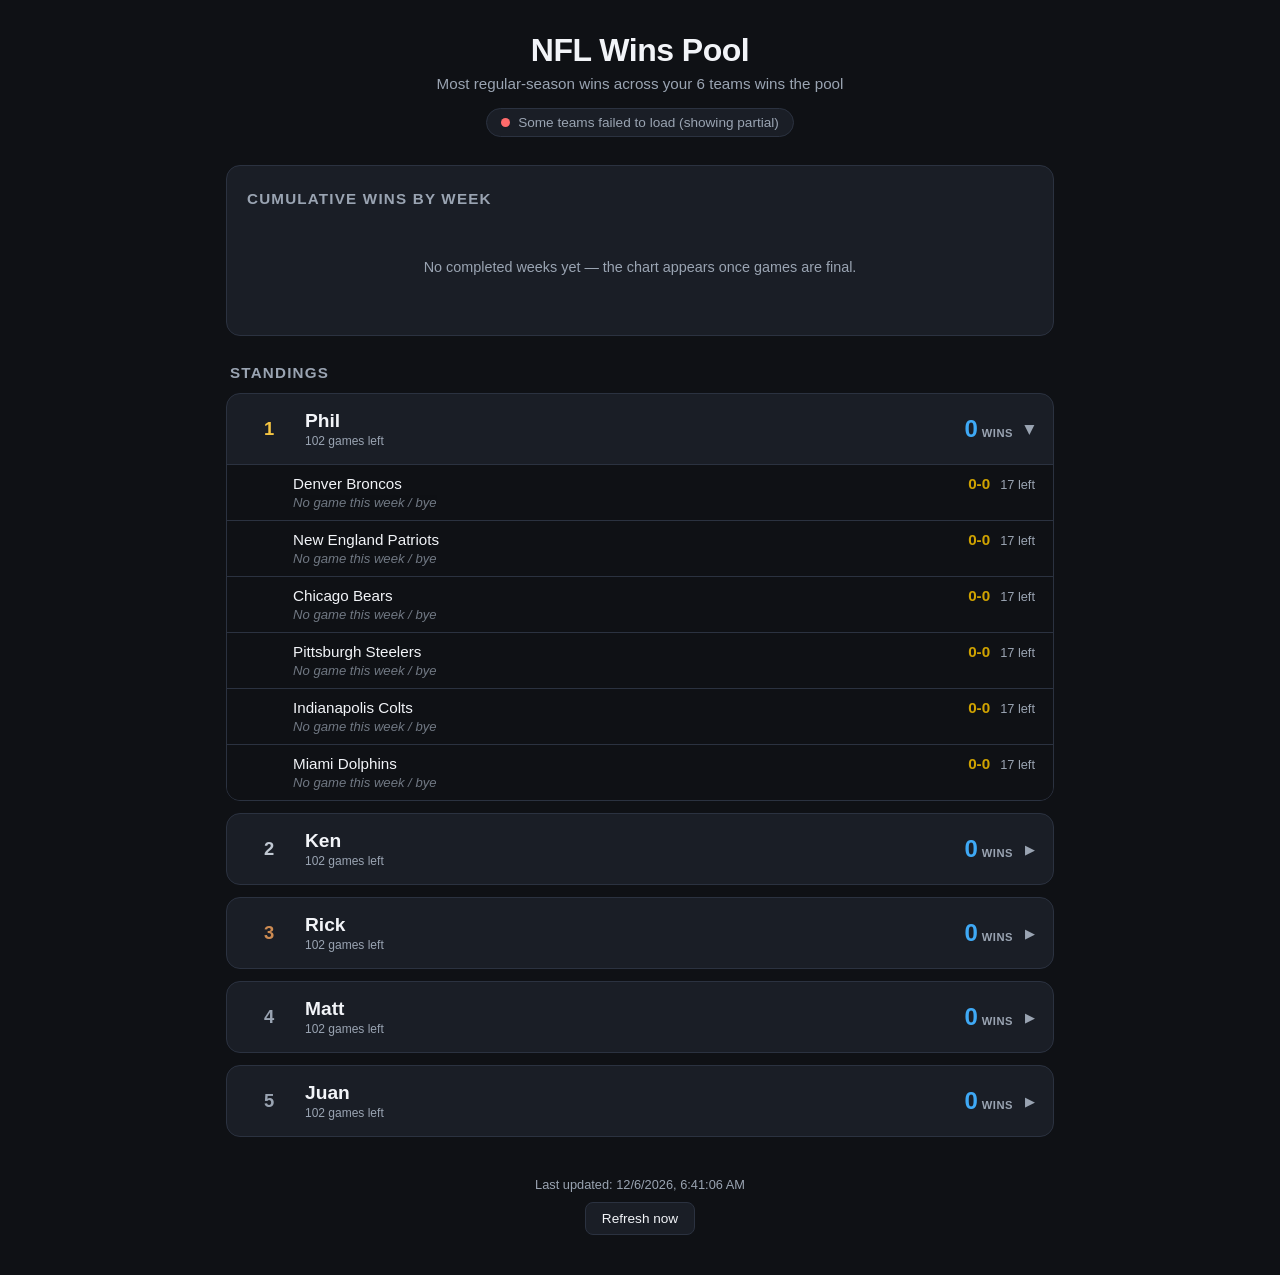
==== index.html @ 43eef157 "Initial commit: NFL wins pool standings page Live standings, games remaining, current-week matchups," ====
<!DOCTYPE html>
<html lang="en">
<head>
  <meta charset="UTF-8" />
  <meta name="viewport" content="width=device-width, initial-scale=1.0" />
  <title>NFL Wins Pool – Standings</title>
  <link rel="stylesheet" href="styles.css" />
</head>
<body>
  <header class="page-header">
    <h1>NFL Wins Pool</h1>
    <p class="subtitle">Most regular-season wins across your 6 teams wins the pool</p>
    <div class="status" id="status">
      <span class="dot" id="statusDot"></span>
      <span id="statusText">Loading…</span>
    </div>
  </header>

  <main>
    <section class="chart-section">
      <h2 class="section-title">Cumulative wins by week</h2>
      <div id="chart" class="chart"></div>
    </section>

    <h2 class="section-title standings-title">Standings</h2>
    <div id="standings" class="standings"></div>
  </main>

  <footer class="page-footer">
    <span id="updated">—</span>
    <button id="refreshBtn" type="button">Refresh now</button>
  </footer>

  <script src="app.js"></script>
</body>
</html>
---- styles.css ----
:root {
  --bg: #0f1115;
  --card: #1a1e26;
  --card-alt: #222834;
  --text: #f2f4f8;
  --muted: #9aa4b2;
  --accent: #3fa9f5;
  --gold: #f5c542;
  --silver: #c0c8d2;
  --bronze: #cd8b52;
  --win: #3ddc84;
  --loss: #ff6b6b;
  --tie: #d0a300;
  --border: #2b3240;
}

* { box-sizing: border-box; }

body {
  margin: 0;
  font-family: -apple-system, BlinkMacSystemFont, "Segoe UI", Roboto, Helvetica, Arial, sans-serif;
  background: var(--bg);
  color: var(--text);
  -webkit-font-smoothing: antialiased;
}

.page-header {
  text-align: center;
  padding: 32px 16px 12px;
}

.page-header h1 {
  margin: 0;
  font-size: 2rem;
  letter-spacing: -0.5px;
}

.subtitle {
  color: var(--muted);
  margin: 6px 0 16px;
  font-size: 0.95rem;
}

.status {
  display: inline-flex;
  align-items: center;
  gap: 8px;
  font-size: 0.85rem;
  color: var(--muted);
  background: var(--card);
  padding: 6px 14px;
  border-radius: 999px;
  border: 1px solid var(--border);
}

.dot {
  width: 9px;
  height: 9px;
  border-radius: 50%;
  background: var(--muted);
}
.dot.live { background: var(--win); box-shadow: 0 0 8px var(--win); }
.dot.error { background: var(--loss); }
.dot.loading { background: var(--tie); animation: pulse 1s infinite; }

@keyframes pulse { 50% { opacity: 0.3; } }

main {
  max-width: 860px;
  margin: 0 auto;
  padding: 16px;
}

.standings {
  display: flex;
  flex-direction: column;
  gap: 12px;
}

.week-note {
  text-align: center;
  font-size: 0.78rem;
  color: var(--muted);
  text-transform: uppercase;
  letter-spacing: 1px;
  margin-bottom: 2px;
}

/* ---------- Chart ---------- */
.section-title {
  font-size: 0.95rem;
  text-transform: uppercase;
  letter-spacing: 1.2px;
  color: var(--muted);
  margin: 8px 4px 12px;
  font-weight: 600;
}
.standings-title { margin-top: 28px; }

.chart-section {
  background: var(--card);
  border: 1px solid var(--border);
  border-radius: 14px;
  padding: 16px 16px 20px;
  margin-bottom: 8px;
}

.chart-wrap {
  position: relative;
  width: 100%;
}

.chart-svg {
  width: 100%;
  height: auto;
  display: block;
  overflow: visible;
}

.axis-label {
  fill: var(--muted);
  font-size: 11px;
  font-family: inherit;
}

.chart-empty {
  color: var(--muted);
  font-size: 0.9rem;
  text-align: center;
  padding: 40px 20px;
}

.chart-legend {
  display: flex;
  flex-wrap: wrap;
  gap: 8px 18px;
  justify-content: center;
  margin-top: 16px;
}

.legend-item {
  display: inline-flex;
  align-items: center;
  gap: 7px;
  font-size: 0.85rem;
  color: var(--text);
}
.legend-swatch {
  width: 14px;
  height: 14px;
  border-radius: 4px;
  display: inline-block;
}

/* Tooltips over the chart */
.chart-tooltips {
  position: absolute;
  inset: 0;
  pointer-events: none;
}
.tt-col {
  position: absolute;
  top: 0;
  bottom: 0;
  width: 0;
  opacity: 0;
  transition: opacity 0.12s ease;
}
.tt-col.show { opacity: 1; }
.tt-box {
  position: absolute;
  top: 8px;
  left: 8px;
  background: rgba(15, 17, 21, 0.96);
  border: 1px solid var(--border);
  border-radius: 10px;
  padding: 8px 10px;
  min-width: 120px;
  box-shadow: 0 6px 24px rgba(0, 0, 0, 0.5);
  transform: translateX(-50%);
  white-space: nowrap;
}
.tt-title {
  font-size: 0.72rem;
  text-transform: uppercase;
  letter-spacing: 0.6px;
  color: var(--muted);
  margin-bottom: 5px;
}
.tt-row {
  display: flex;
  align-items: center;
  gap: 7px;
  font-size: 0.82rem;
  line-height: 1.5;
}
.tt-swatch {
  width: 9px;
  height: 9px;
  border-radius: 2px;
  flex: 0 0 auto;
}
.tt-name { flex: 1; }
.tt-val {
  font-weight: 700;
  font-variant-numeric: tabular-nums;
  padding-left: 8px;
}
rect.hit { cursor: crosshair; }

.card {
  background: var(--card);
  border: 1px solid var(--border);
  border-radius: 14px;
  overflow: hidden;
}

.row {
  display: grid;
  grid-template-columns: 48px 1fr auto auto;
  align-items: center;
  gap: 12px;
  padding: 16px 18px;
  cursor: pointer;
  user-select: none;
}

.row:hover { background: var(--card-alt); }

.rank {
  font-size: 1.15rem;
  font-weight: 700;
  color: var(--muted);
  text-align: center;
}
.rank.r1 { color: var(--gold); }
.rank.r2 { color: var(--silver); }
.rank.r3 { color: var(--bronze); }

.owner {
  display: flex;
  flex-direction: column;
  gap: 2px;
}
.owner-name {
  font-size: 1.2rem;
  font-weight: 600;
}
.owner-remaining {
  font-size: 0.75rem;
  color: var(--muted);
  font-weight: 500;
}

.wins {
  font-size: 1.5rem;
  font-weight: 800;
  color: var(--accent);
  font-variant-numeric: tabular-nums;
}
.wins .lbl {
  font-size: 0.7rem;
  font-weight: 600;
  color: var(--muted);
  text-transform: uppercase;
  letter-spacing: 0.5px;
  margin-left: 4px;
}

.chevron {
  color: var(--muted);
  transition: transform 0.2s ease;
  font-size: 0.8rem;
}
.card.open .chevron { transform: rotate(90deg); }

.teams {
  display: none;
  border-top: 1px solid var(--border);
  background: var(--bg);
}
.card.open .teams { display: block; }

.team {
  display: block;
  padding: 10px 18px 10px 66px;
  font-size: 0.95rem;
  border-bottom: 1px solid var(--border);
}
.team:last-child { border-bottom: none; }

.team-main {
  display: flex;
  justify-content: space-between;
  align-items: baseline;
  gap: 12px;
}

.team-name { color: var(--text); }

.team-stats {
  display: flex;
  gap: 10px;
  align-items: baseline;
}

.rec {
  font-variant-numeric: tabular-nums;
  font-weight: 600;
}
.rec.winning { color: var(--win); }
.rec.losing { color: var(--loss); }
.rec.even { color: var(--tie); }

.t-remaining {
  color: var(--muted);
  font-variant-numeric: tabular-nums;
  font-size: 0.8rem;
}

.team-sub {
  margin-top: 3px;
  font-size: 0.82rem;
}

.team-opp {
  color: var(--muted);
  display: inline-flex;
  align-items: center;
  gap: 6px;
}
.team-opp.muted { font-style: italic; opacity: 0.7; }

.mbadge {
  font-size: 0.68rem;
  font-weight: 600;
  text-transform: uppercase;
  letter-spacing: 0.4px;
  padding: 1px 6px;
  border-radius: 999px;
  background: var(--card-alt);
  color: var(--muted);
}
.mbadge.live {
  background: rgba(61, 220, 132, 0.15);
  color: var(--win);
}
.mbadge.done {
  background: transparent;
  color: var(--muted);
}

.page-footer {
  text-align: center;
  color: var(--muted);
  font-size: 0.8rem;
  padding: 24px 16px 40px;
  display: flex;
  flex-direction: column;
  align-items: center;
  gap: 10px;
}

#refreshBtn {
  background: var(--card);
  color: var(--text);
  border: 1px solid var(--border);
  padding: 8px 16px;
  border-radius: 8px;
  font-size: 0.85rem;
  cursor: pointer;
}
#refreshBtn:hover { background: var(--card-alt); }
#refreshBtn:disabled { opacity: 0.5; cursor: default; }

@media (max-width: 480px) {
  .row { grid-template-columns: 36px 1fr auto; padding: 14px; }
  .chevron { display: none; }
  .team { padding-left: 18px; }
  .owner { font-size: 1.05rem; }
  .wins { font-size: 1.3rem; }
}
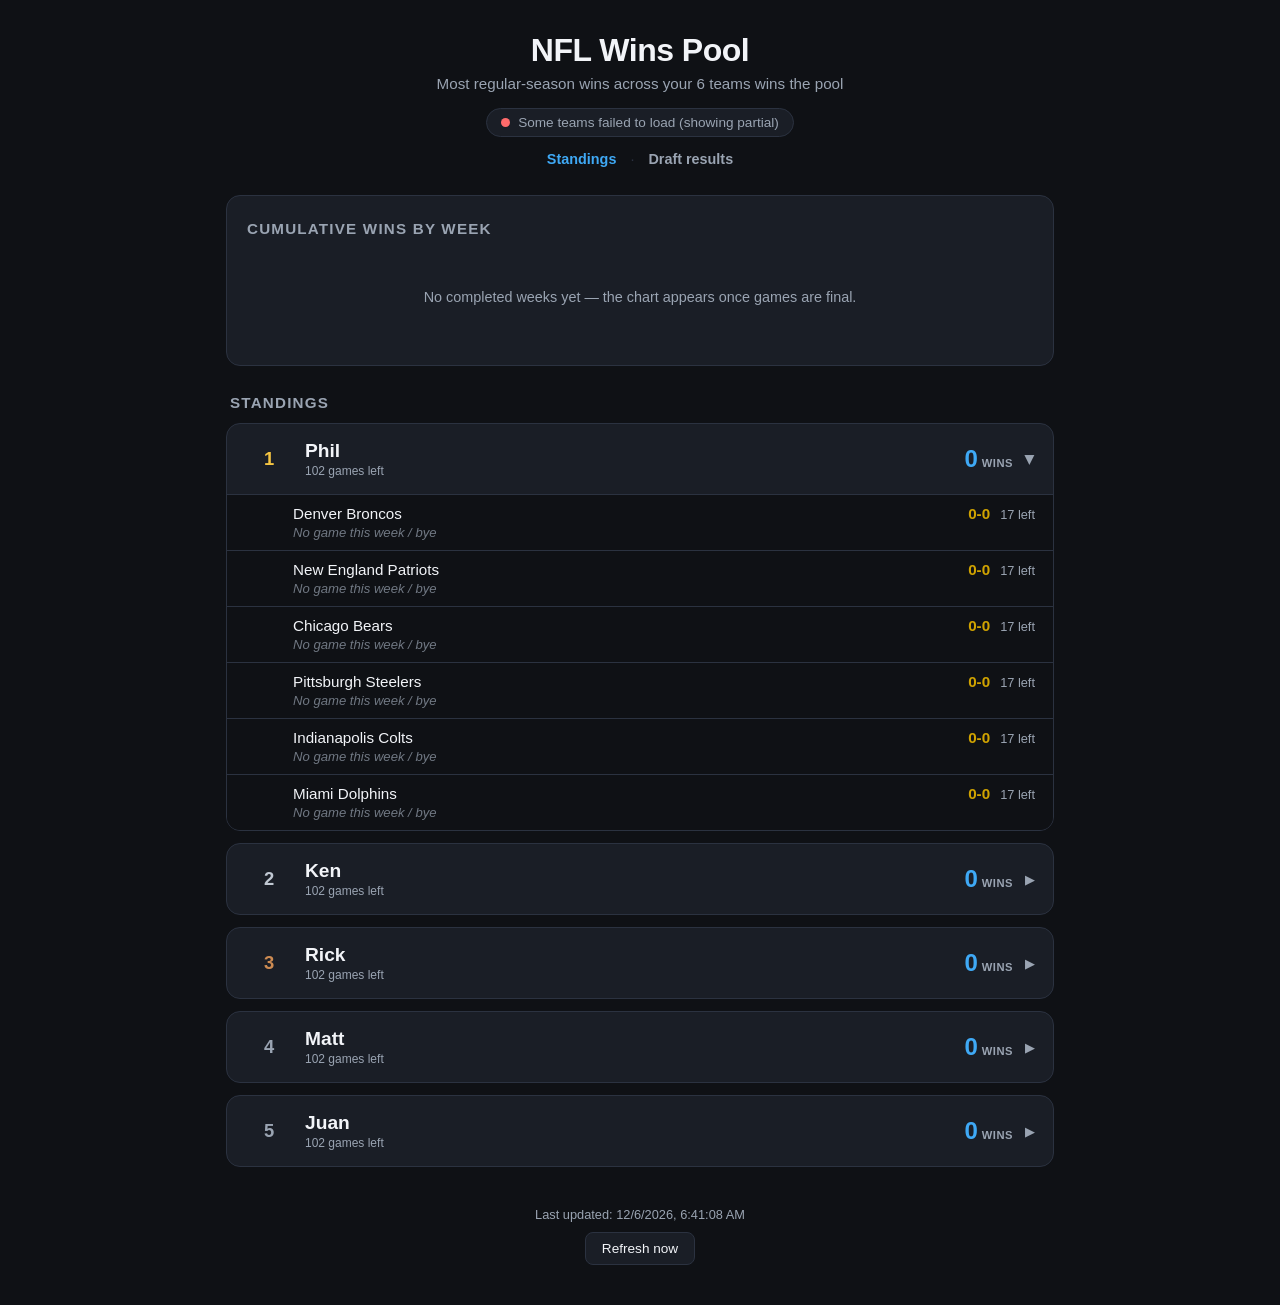
==== commit 3d4bad56: "Add draft results page (actual vs. hindsight best-available) - New draft.html/draft.js: pick-by-pick" ====
--- a/index.html
+++ b/index.html
@@ -14,6 +14,11 @@
       <span class="dot" id="statusDot"></span>
       <span id="statusText">Loading…</span>
     </div>
+    <p class="nav-links">
+      <a href="index.html" class="active">Standings</a>
+      <span class="nav-sep">·</span>
+      <a href="draft.html">Draft results</a>
+    </p>
   </header>
 
   <main>
--- a/styles.css
+++ b/styles.css
@@ -380,3 +380,165 @@
   .owner { font-size: 1.05rem; }
   .wins { font-size: 1.3rem; }
 }
+
+/* ---------- Nav links between pages ---------- */
+.nav-links {
+  margin: 14px 0 0;
+  font-size: 0.9rem;
+}
+.nav-links a {
+  color: var(--muted);
+  text-decoration: none;
+  padding: 4px 2px;
+  font-weight: 600;
+}
+.nav-links a:hover { color: var(--text); }
+.nav-links a.active { color: var(--accent); }
+.nav-sep { color: var(--border); margin: 0 8px; }
+
+/* ---------- Draft page ---------- */
+.section-hint {
+  color: var(--muted);
+  font-size: 0.82rem;
+  line-height: 1.5;
+  margin: -6px 4px 16px;
+}
+
+.hindsight-summary {
+  display: flex;
+  flex-direction: column;
+  gap: 14px;
+}
+.hs-row {
+  display: grid;
+  grid-template-columns: 28px 90px 1fr auto;
+  align-items: center;
+  gap: 12px;
+}
+.hs-rank {
+  font-weight: 700;
+  color: var(--muted);
+  text-align: center;
+}
+.hs-name {
+  display: flex;
+  align-items: center;
+  gap: 8px;
+  font-weight: 600;
+  font-size: 1rem;
+}
+.hs-dot {
+  width: 11px;
+  height: 11px;
+  border-radius: 50%;
+  display: inline-block;
+  flex: 0 0 auto;
+}
+.hs-bars {
+  display: flex;
+  flex-direction: column;
+  gap: 5px;
+}
+.hs-bar-track {
+  position: relative;
+  background: var(--bg);
+  border: 1px solid var(--border);
+  border-radius: 6px;
+  height: 22px;
+  overflow: hidden;
+}
+.hs-bar {
+  position: absolute;
+  top: 0;
+  left: 0;
+  bottom: 0;
+  border-radius: 5px 0 0 5px;
+  transition: width 0.4s ease;
+}
+.hs-bar.actual { background: #3a4351; }
+.hs-bar-label {
+  position: absolute;
+  left: 8px;
+  top: 50%;
+  transform: translateY(-50%);
+  font-size: 0.72rem;
+  font-weight: 600;
+  color: var(--text);
+  white-space: nowrap;
+  z-index: 1;
+}
+.hs-delta {
+  font-size: 0.78rem;
+  color: var(--win);
+  font-weight: 600;
+  white-space: nowrap;
+  min-width: 84px;
+  text-align: right;
+}
+
+.draft-table-wrap {
+  overflow-x: auto;
+  border: 1px solid var(--border);
+  border-radius: 14px;
+  background: var(--card);
+}
+.draft-table {
+  width: 100%;
+  border-collapse: collapse;
+  font-size: 0.9rem;
+}
+.draft-table th {
+  text-align: left;
+  padding: 12px 14px;
+  font-size: 0.72rem;
+  text-transform: uppercase;
+  letter-spacing: 0.6px;
+  color: var(--muted);
+  border-bottom: 1px solid var(--border);
+  white-space: nowrap;
+}
+.draft-table td {
+  padding: 10px 14px;
+  border-bottom: 1px solid var(--border);
+  vertical-align: middle;
+}
+.draft-table tbody tr:last-child td { border-bottom: none; }
+.draft-table tbody tr:nth-child(even) { background: rgba(255, 255, 255, 0.015); }
+.draft-table tbody tr.match { background: rgba(61, 220, 132, 0.06); }
+
+.pick-num {
+  color: var(--muted);
+  font-weight: 700;
+  font-size: 0.8rem;
+  white-space: nowrap;
+}
+.pick-owner {
+  display: flex;
+  align-items: center;
+  gap: 7px;
+  font-weight: 600;
+  white-space: nowrap;
+}
+.rec-mini {
+  color: var(--muted);
+  font-size: 0.78rem;
+  font-variant-numeric: tabular-nums;
+  margin-left: 4px;
+}
+.best-cell { color: var(--text); }
+.same-tag {
+  font-size: 0.66rem;
+  text-transform: uppercase;
+  letter-spacing: 0.4px;
+  color: var(--win);
+  border: 1px solid rgba(61, 220, 132, 0.4);
+  border-radius: 999px;
+  padding: 1px 6px;
+  margin-left: 6px;
+}
+
+@media (max-width: 560px) {
+  .hs-row { grid-template-columns: 22px 70px 1fr; }
+  .hs-delta { grid-column: 2 / -1; text-align: left; min-width: 0; }
+  .draft-table th, .draft-table td { padding: 8px 10px; font-size: 0.82rem; }
+}
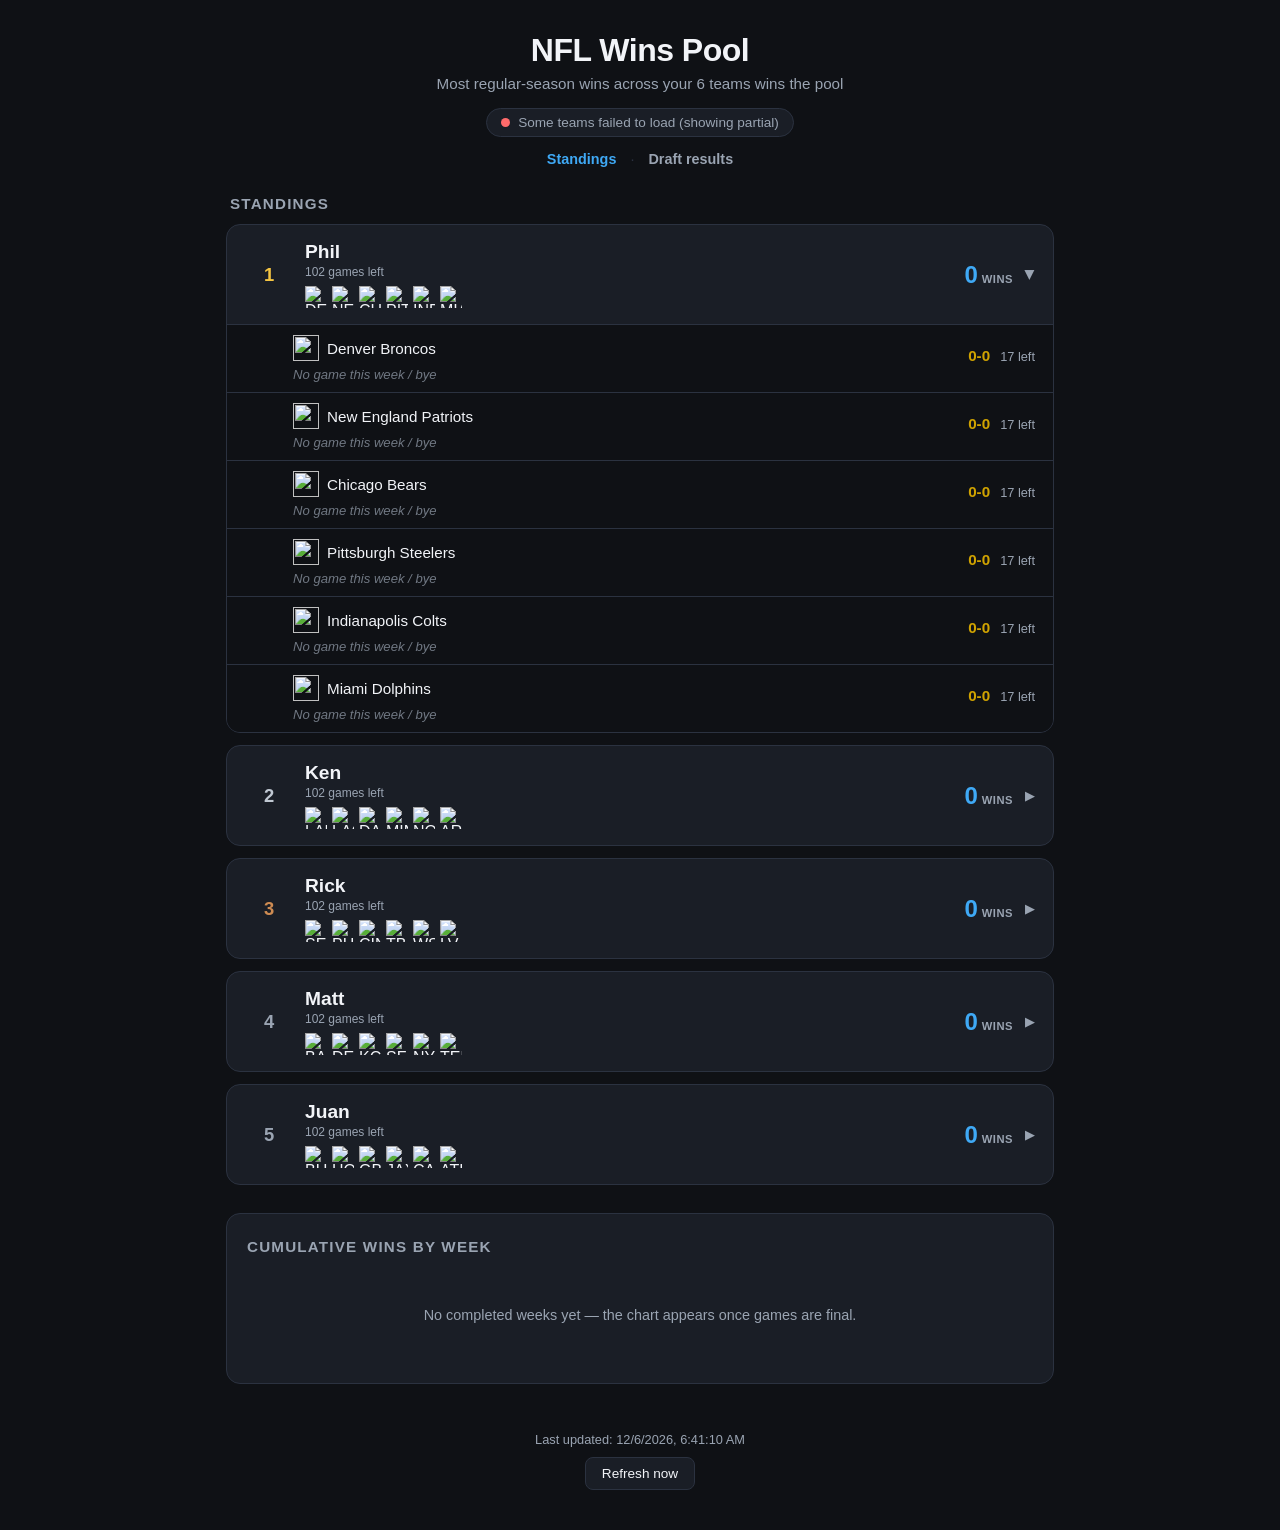
==== commit 88fb005a: "Show standings above the chart on the main page" ====
--- a/index.html
+++ b/index.html
@@ -22,13 +22,13 @@
   </header>
 
   <main>
+    <h2 class="section-title standings-title">Standings</h2>
+    <div id="standings" class="standings"></div>
+
     <section class="chart-section">
       <h2 class="section-title">Cumulative wins by week</h2>
       <div id="chart" class="chart"></div>
     </section>
-
-    <h2 class="section-title standings-title">Standings</h2>
-    <div id="standings" class="standings"></div>
   </main>
 
   <footer class="page-footer">
--- a/styles.css
+++ b/styles.css
@@ -95,13 +95,14 @@
   margin: 8px 4px 12px;
   font-weight: 600;
 }
-.standings-title { margin-top: 28px; }
+.standings-title { margin-top: 0; }
 
 .chart-section {
   background: var(--card);
   border: 1px solid var(--border);
   border-radius: 14px;
   padding: 16px 16px 20px;
+  margin-top: 28px;
   margin-bottom: 8px;
 }
 
@@ -251,6 +252,19 @@
   color: var(--muted);
   font-weight: 500;
 }
+.owner-logos {
+  display: inline-flex;
+  align-items: center;
+  gap: 5px;
+  margin-top: 5px;
+  flex-wrap: wrap;
+}
+.owner-logo {
+  width: 22px;
+  height: 22px;
+  object-fit: contain;
+  flex: 0 0 auto;
+}
 
 .wins {
   font-size: 1.5rem;
@@ -297,6 +311,32 @@
 }
 
 .team-name { color: var(--text); }
+
+.team-name-wrap {
+  display: inline-flex;
+  align-items: center;
+  gap: 8px;
+  min-width: 0;
+}
+.team-logo {
+  width: 26px;
+  height: 26px;
+  object-fit: contain;
+  flex: 0 0 auto;
+}
+
+.team-cell-inner {
+  display: inline-flex;
+  align-items: center;
+  gap: 8px;
+}
+.pick-logo {
+  width: 22px;
+  height: 22px;
+  object-fit: contain;
+  flex: 0 0 auto;
+  vertical-align: middle;
+}
 
 .team-stats {
   display: flex;
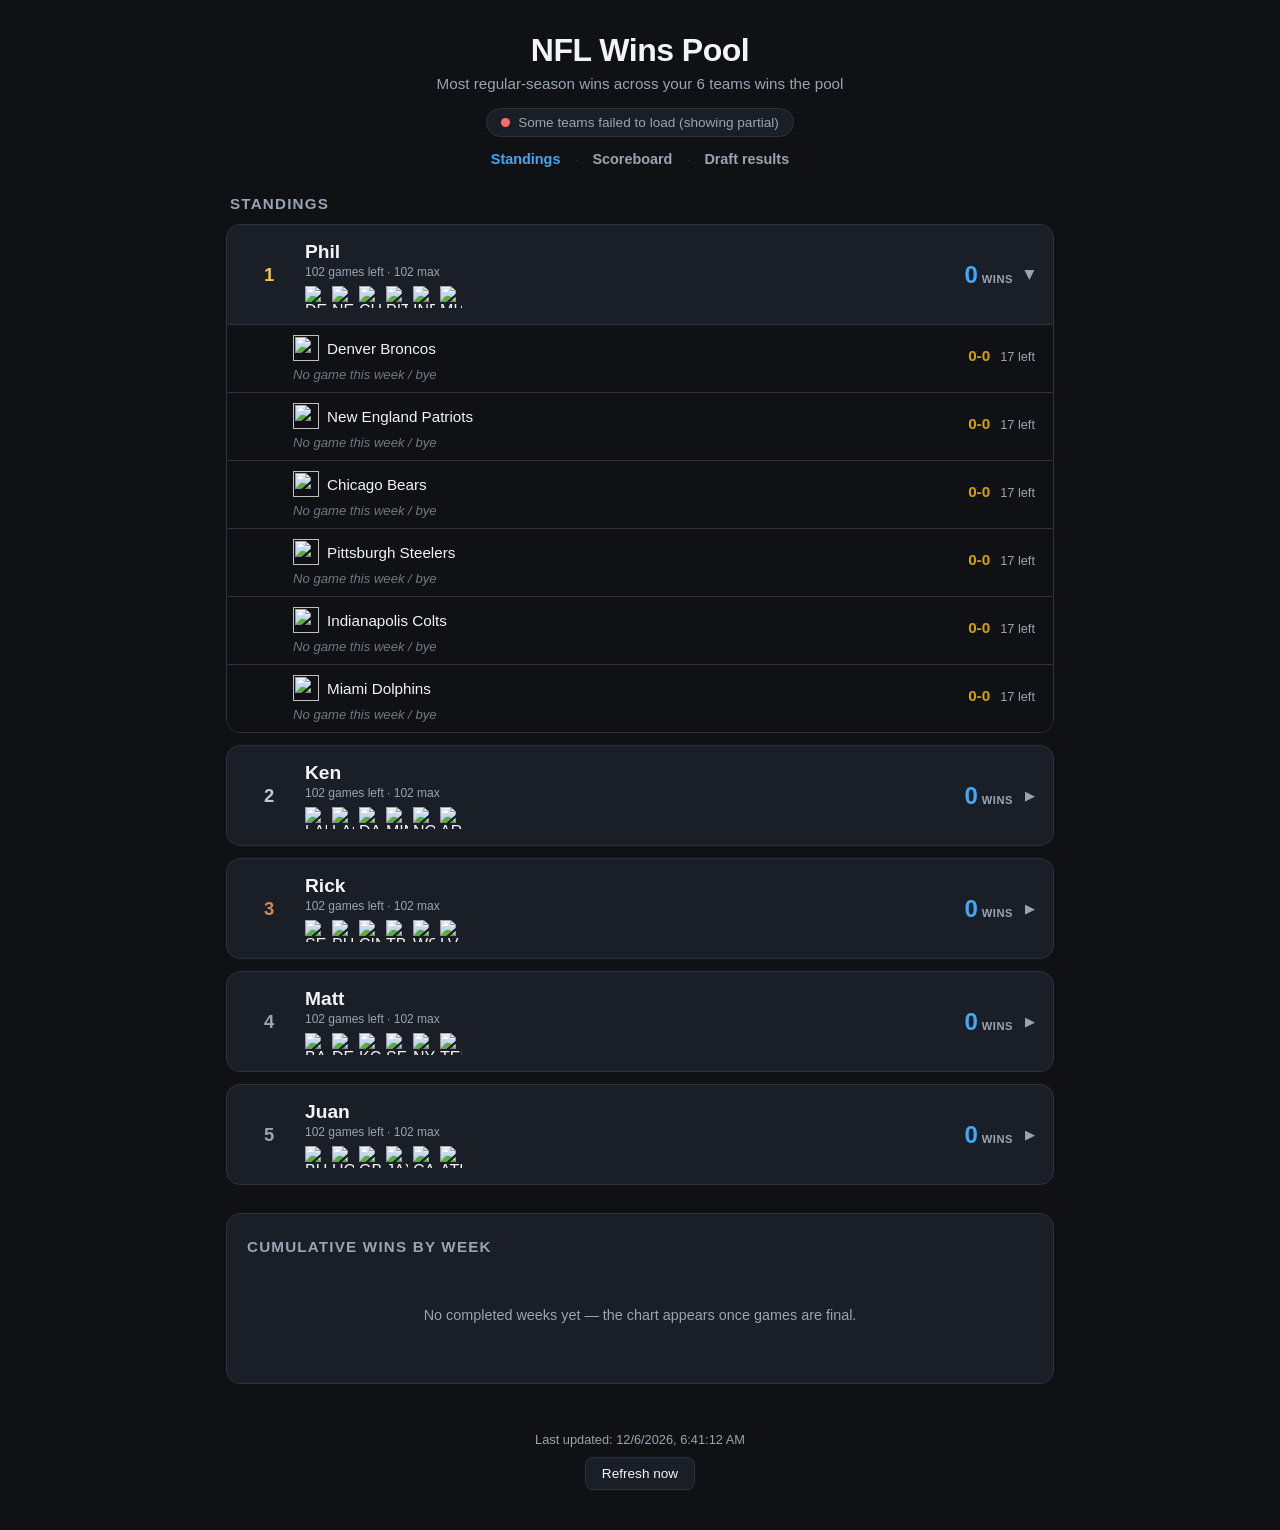
==== commit a11d7573: "Add live weekly scoreboard page with owner tags and week navigation" ====
--- a/index.html
+++ b/index.html
@@ -16,6 +16,8 @@
     </div>
     <p class="nav-links">
       <a href="index.html" class="active">Standings</a>
+      <span class="nav-sep">·</span>
+      <a href="scoreboard.html">Scoreboard</a>
       <span class="nav-sep">·</span>
       <a href="draft.html">Draft results</a>
     </p>
--- a/styles.css
+++ b/styles.css
@@ -582,3 +582,136 @@
   .hs-delta { grid-column: 2 / -1; text-align: left; min-width: 0; }
   .draft-table th, .draft-table td { padding: 8px 10px; font-size: 0.82rem; }
 }
+
+/* ---------- Scoreboard page ---------- */
+.week-nav {
+  display: flex;
+  align-items: center;
+  justify-content: space-between;
+  gap: 12px;
+  margin-bottom: 12px;
+}
+.week-nav .section-title { margin: 0; text-align: center; flex: 1; }
+.week-nav button {
+  background: var(--card);
+  color: var(--text);
+  border: 1px solid var(--border);
+  padding: 8px 14px;
+  border-radius: 8px;
+  font-size: 0.85rem;
+  cursor: pointer;
+  white-space: nowrap;
+}
+.week-nav button:hover:not(:disabled) { background: var(--card-alt); }
+.week-nav button:disabled { opacity: 0.4; cursor: default; }
+
+.scoreboard {
+  display: grid;
+  grid-template-columns: 1fr 1fr;
+  gap: 12px;
+}
+
+.sb-game {
+  background: var(--card);
+  border: 1px solid var(--border);
+  border-radius: 14px;
+  padding: 12px 14px;
+  display: flex;
+  flex-direction: column;
+  gap: 10px;
+}
+.sb-game.sb-live {
+  border-color: rgba(61, 220, 132, 0.5);
+  box-shadow: 0 0 0 1px rgba(61, 220, 132, 0.15) inset;
+}
+
+.sb-status {
+  text-align: center;
+  font-size: 0.72rem;
+  font-weight: 700;
+  text-transform: uppercase;
+  letter-spacing: 0.6px;
+  color: var(--muted);
+}
+.sb-status.in { color: var(--win); }
+.sb-status.post { color: var(--muted); }
+.sb-state-label { display: inline-block; }
+
+.sb-teams {
+  display: flex;
+  flex-direction: column;
+  gap: 8px;
+}
+.sb-team {
+  display: grid;
+  grid-template-columns: auto 1fr auto;
+  align-items: center;
+  gap: 10px;
+}
+.sb-team.loser { opacity: 0.62; }
+.sb-team.winner .sb-team-name { font-weight: 700; }
+
+.sb-logo {
+  width: 30px;
+  height: 30px;
+  object-fit: contain;
+  flex: 0 0 auto;
+}
+.sb-team-info {
+  display: flex;
+  flex-direction: column;
+  gap: 2px;
+  min-width: 0;
+}
+.sb-team-name {
+  font-size: 0.98rem;
+  font-weight: 600;
+  white-space: nowrap;
+  overflow: hidden;
+  text-overflow: ellipsis;
+}
+.sb-team-meta {
+  display: flex;
+  align-items: center;
+  gap: 8px;
+  flex-wrap: wrap;
+}
+.sb-record {
+  font-size: 0.76rem;
+  color: var(--muted);
+  font-variant-numeric: tabular-nums;
+}
+.sb-owner {
+  font-size: 0.68rem;
+  font-weight: 700;
+  text-transform: uppercase;
+  letter-spacing: 0.4px;
+  padding: 1px 7px;
+  border-radius: 999px;
+  border: 1px solid var(--border);
+  color: var(--muted);
+  white-space: nowrap;
+}
+.sb-owner-none { opacity: 0.5; }
+
+.sb-score {
+  font-size: 1.5rem;
+  font-weight: 800;
+  font-variant-numeric: tabular-nums;
+  min-width: 2ch;
+  text-align: right;
+}
+.sb-team.winner .sb-score { color: var(--win); }
+
+.sb-meta {
+  font-size: 0.72rem;
+  color: var(--muted);
+  text-align: center;
+  border-top: 1px solid var(--border);
+  padding-top: 8px;
+}
+
+@media (max-width: 620px) {
+  .scoreboard { grid-template-columns: 1fr; }
+}
+
